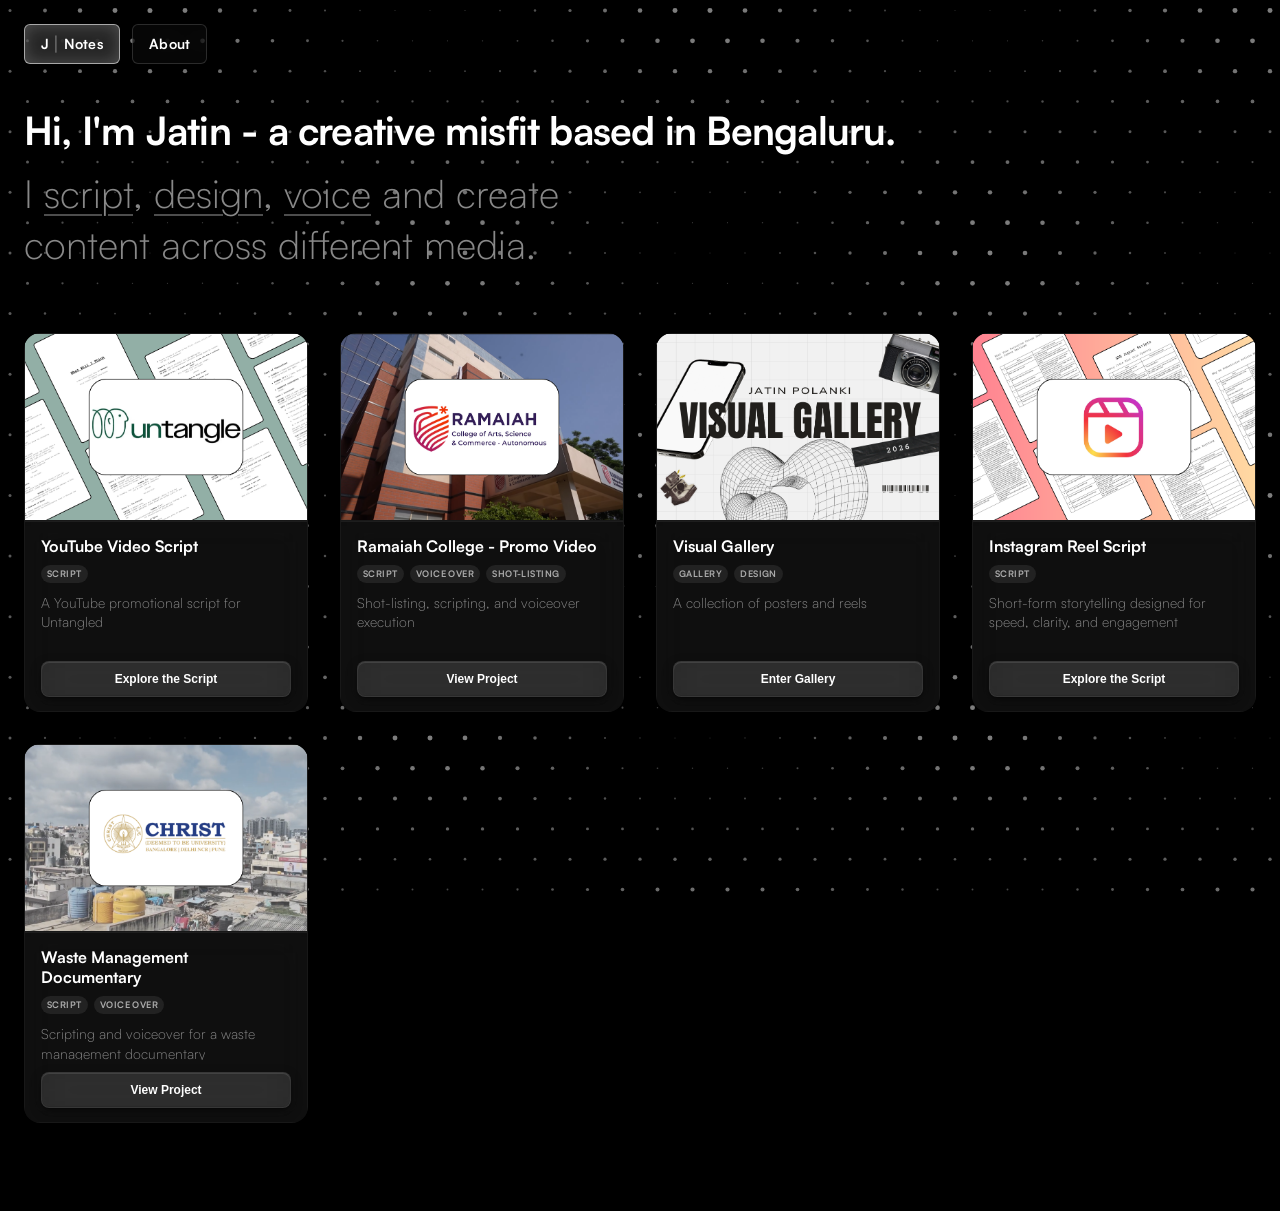
==== index.html @ 81225d09 "first commit" ====
<!DOCTYPE html>
<html lang="en">
<head>
  <meta charset="UTF-8">
  <meta name="description" content="Portfolio">
  <meta name="viewport" content="width=device-width, initial-scale=1.0">
  <title>Portfolio Directory</title>
  <link rel="stylesheet" href="style.css">
</head>
<body>
  <canvas id="bg-canvas" class="bg-canvas"></canvas>
  <header class="header">
    <div class="nav-controls">
      <a href="#" id="tab-home" class="nav-btn active">J <span class="nav-separator">|</span> Notes</a>
      <a href="#" id="tab-about" class="nav-btn">About</a>
      <!-- Visually hidden by default, triggered in main.js -->
      <a href="Jatin_Polanki_Resume.pdf" download="Jatin_Polanki_Resume.pdf" id="dl-resume-btn" class="nav-btn dl-btn" style="opacity: 0; pointer-events: none;">
        Resume
        <svg viewBox="0 0 24 24" fill="currentColor" width="16" height="16">
          <path d="M19 9h-4V3H9v6H5l7 7 7-7zM5 18v2h14v-2H5z"/>
        </svg>
      </a>
    </div>
    <div class="headline-container" id="headline-view">
      <h1 class="main-headline">Hi, I'm Jatin - a creative misfit based in Bengaluru.</h1>
      <p class="sub-headline">
        I <span class="interactive-word" data-filter="SCRIPT">script</span>, <span class="interactive-word" data-filter="DESIGN">design</span>, <span class="interactive-word" data-filter="VOICE OVER">voice</span> and create<br>
        content across different media.
      </p>
    </div>
  </header>
  
  <main class="gallery" id="gallery-grid">
    <!-- Cards will be injected by main.js -->
  </main>

  <main class="exhibition-container" id="resume-view" style="display: none;">
    <div class="exhibition-ui-hint">
       <span>Drag anywhere to explore space</span>
    </div>

    <!-- Physics Viewport -->
    <div class="exhibition-viewport">
      <div class="exhibition-camera" id="exhibition-camera">
        
        <!-- The Scene (Holds Posters) -->
        <div class="exhibition-scene">

          <!-- Core Typography Poster -->
          <div class="poster-block poster-hero" style="--tx: 0px; --ty: 0px; --tz: 0px;">
            <h2 class="hero-layer-text">JATIN<br>POLANKI.</h2>
            <h3 class="hero-subtext">PRODUCER / WRITER</h3>
            <p class="hero-desc">Creative producer and writer focused on building content, shaping narratives, and executing production.</p>
            <div class="hero-contact">
               <a href="mailto:jatin.polanki@gmail.com" class="contact-link">
                 <svg class="contact-icon" viewBox="0 0 24 24" fill="currentColor">
                   <path d="M20 4H4c-1.1 0-1.99.9-1.99 2L2 18c0 1.1.9 2 2 2h16c1.1 0 2-.9 2-2V6c0-1.1-.9-2-2-2zm0 4l-8 5-8-5V6l8 5 8-5v2z"/>
                 </svg>
                 jatin.polanki@gmail.com
               </a>
               <div class="contact-row">
                 <span>+91 9110695462</span>
                 <span class="contact-separator">|</span>
                 <a href="https://linkedin.com/in/jatinpolanki" target="_blank" rel="noopener noreferrer">
                   <svg class="contact-icon" viewBox="0 0 24 24" fill="currentColor">
                     <path d="M19 3a2 2 0 0 1 2 2v14a2 2 0 0 1-2 2H5a2 2 0 0 1-2-2V5a2 2 0 0 1 2-2h14m-.5 15.5v-5.3a3.26 3.26 0 0 0-3.26-3.26c-1.85 0-2.56 1.05-2.96 1.67V10.5h-2.76v8.5h2.76v-4.36c0-1.21.61-2.06 1.67-2.06 1.14 0 1.5.86 1.5 2.14v4.28h2.75M6.88 8.56a1.68 1.68 0 0 0 1.68-1.68c0-.96-.75-1.69-1.68-1.69a1.69 1.69 0 0 0-1.69 1.69c0 .93.76 1.68 1.69 1.68m1.39 9.94v-8.5H5.5v8.5h2.77z"/>
                   </svg>
                 </a>
               </div>
            </div>
          </div>

          <!-- Abstract Image overlay (closer to camera) -->
          <div class="poster-block poster-image" style="--tx: 500px; --ty: -100px; --tz: 100px;">
             <div class="poster-img-inner"></div>
          </div>

          <!-- Editorial Experience Column (Pushed back slightly) -->
          <div class="poster-block poster-experience" style="--tx: -700px; --ty: 150px; --tz: -150px;">
             <div class="poster-head">
                <span class="ph-tag">01</span>
                <h2>EXPERIENCE</h2>
             </div>
             <div class="exp-item-block">
               <h3>Junior Creative Producer</h3>
               <span>Sukha Dukha Media [2025]</span>
               <ul>
                 <li>Led on-site production execution, coordinating logistics and providing creative input during filming/recording sessions.</li>
                 <li>Produced creative scripts and structured content for multimedia projects; coordinated with design and production teams to deliver consistent content on schedule.</li>
                 <li>Applied SEO best practices to web copy, resulting in higher search visibility and increased site traffic.</li>
               </ul>
             </div>
             <div class="exp-item-block">
               <h3>Content Writer Intern</h3>
               <span>Sukha Dukha Media [2025]</span>
               <ul>
                 <li>Contributed to the company’s rebranding by crafting the brand tagline, documenting the new brand identity and tone, participating in logo design discussions, and co-designing the website experience.</li>
                 <li>Wrote scripts for multimedia content, adapting tone and style for different platforms and brands.</li>
                 <li>Developed Notion database, content templates and style guidance to track, standardise deliverables and reduce rework cycles by around 15–20%.</li>
                 <li>Delivered a voiceover for promotional video.</li>
               </ul>
             </div>
          </div>

          <!-- Skills Typographic Wall (Pushed very far back, large scale) -->
          <div class="poster-block poster-skills" style="--tx: 800px; --ty: 500px; --tz: -200px;">
             <div class="skills-stack">
               <div class="skill-card card-1">
                 <h3>Technical and Writing Skills</h3>
                 <div class="skills-cluster">
                   <span>Content Templates</span> <span>Brand Style Guides</span> <span>Copyediting</span> <span>Script Writing</span> <span>Report Writing</span> <span>SEO Fundamentals</span>
                 </div>
               </div>
               <div class="skill-card card-2">
                 <h3>Personal Skills</h3>
                 <div class="skills-cluster">
                   <span>Empathetic Communicator</span> <span>Analytical Thinker</span> <span>Detail-oriented</span> <span>User-Centric Problem Solver</span> <span>Feedback-Driven Improver</span>
                 </div>
               </div>
               <div class="skill-card card-3">
                 <h3>Tools</h3>
                 <div class="skills-cluster">
                   <span>Notion</span> <span>Wix</span> <span>Substack</span> <span>Figma</span> <span>Canva</span> <span>Microsoft Office (Word, Excel, PowerPoint)</span> <span>Google Workspace (Docs, Sheets, Ad Manager, Keyword Planner)</span> <span>Adobe Photoshop</span> <span>CapCut</span> <span>Obsidian</span> <span>StoryMaps</span>
                 </div>
               </div>
             </div>
          </div>

          <!-- Education Archive (Closer to camera) -->
          <div class="poster-block poster-education" style="--tx: -300px; --ty: 1050px; --tz: 50px;">
             <div class="poster-head">
                <span class="ph-tag">02</span>
                <h2>EDUCATION</h2>
             </div>
             <div class="edu-block">
                <h3>CHRIST (Deemed to be University)</h3>
                <span>MA English with Communication Studies (2024-26)</span>
                <ul>
                  <li>Design Head of Quill's Will (Department Magazine)</li>
                  <li>Sub-Head of Pre Conference Committee MELANGE 2025 (International Conference)</li>
                  <li>Member of Tech Team MELANGE 2026</li>
                  <li>Member of DAKSH 2025 (Annual Education and Career Guidance Fair)</li>
                  <li>Volunteer at ELTAI 2025 (English Language Teachers' Association of India)</li>
                </ul>
             </div>
             <div class="edu-block">
                <h3>Central University of Karnataka</h3>
                <span>BA(Hons) English Literature (2021-24)</span>
                <ul>
                  <li>Dissertation: Stream of Consciousness technique in Virginia Woolf’s “To the Lighthouse”, under Prof. Basavaraj P Donur.</li>
                  <li>Research Paper presentation at National Seminar on Shakespeare.</li>
                </ul>
             </div>
          </div>

          <!-- Projects Exhibition Module -->
          <div class="poster-block poster-projects" style="--tx: 600px; --ty: 1400px; --tz: -50px;">
             <div class="poster-head">
                <span class="ph-tag">03</span>
                <h2>CERTIFICATES</h2>
             </div>
             <ul class="cert-list">
               <li>
                 <strong>Digital Marketing Course 2025: Be a Digital Marketing Nomad</strong><br>
                 <span>(Udemy)</span>
               </li>
               <li>
                 <strong>Google Ads Apps Certification</strong><br>
                 <span>(Google Digital Academy)</span>
               </li>
               <li>
                 <strong>Certificate of Achievement- India Sustainability Startathon 2024</strong><br>
                 <span>(The Future Founders Co.)</span>
               </li>
               <li>
                 <strong>Design Thinking for Innovation: Brainstorming and Ideation</strong><br>
                 <span>(Skillsoft)</span>
               </li>
               <li>
                 <strong>Sustainability by NCS</strong><br>
                 <span>(Skillsoft)</span>
               </li>
               <li>
                 <strong>JLPT N5</strong><br>
                 <span>(Japan Foundation and Japan Educational Exchange and Services)</span>
               </li>
             </ul>
          </div>

        </div>
      </div>
    </div>
  </main>

  <main class="cv-container" id="creative-visuals-view" style="display: none;">
    <div class="cv-header">
      <h2>Creative Visuals</h2>
      <button class="cv-close-btn" id="cv-close-btn">&times; Close</button>
    </div>
    <div class="cv-grid" id="cv-grid">
      <!-- Generated by JS -->
    </div>
  </main>

  <div id="modal-overlay" class="modal-overlay">
    <div class="modal-content">
      <button class="modal-close" id="modal-close">&times;</button>
      <div id="modal-media-container" class="modal-media-container"></div>
      <div class="modal-details">
        <div class="modal-header">
          <h2 id="modal-title">Project Title</h2>
          <span id="modal-tag" class="tag">TAG</span>
        </div>
        <p id="modal-desc" class="modal-description">Detailed description here.</p>
        <div class="modal-extra-content">
            <p></p>
        </div>
      </div>
    </div>
  </div>
  
  <script src="main.js"></script>
</body>
</html>
---- style.css ----
:root {
  --bg-color: #000000;
  --card-bg: #0A0A0A;
  --card-hover-bg: #1A1A1A;
  --text-white: #FFFFFF;
  --text-grey: #888888;
  --btn-bg: #111111;
  --border-radius: 16px;
  --gap: 32px;
}

* {
  box-sizing: border-box;
  margin: 0;
  padding: 0;
}

html {
  scroll-behavior: smooth;
}

@font-face {
  font-family: 'Satoshi';
  src: url('assets/fonts/Satoshi-Bold.woff2') format('woff2'),
       url('assets/fonts/Satoshi-Bold.woff') format('woff');
  font-weight: bold;
  font-style: normal;
  font-display: swap;
}

@font-face {
  font-family: 'Satoshi';
  src: url('assets/fonts/Satoshi-Light.woff2') format('woff2'),
       url('assets/fonts/Satoshi-Light.woff') format('woff');
  font-weight: 300;
  font-style: normal;
  font-display: swap;
}

body {
  background-color: var(--bg-color);
  color: var(--text-white);
  font-family: 'Satoshi', sans-serif;
  -webkit-font-smoothing: antialiased;
  padding: 24px;
  font-weight: 300;
}

.header {
  margin-bottom: 64px;
  position: relative;
  z-index: 100;
  padding-top: 80px;
}

.nav-controls {
  position: fixed;
  top: 24px;
  left: 24px;
  display: flex;
  gap: 12px;
  z-index: 2000;
}

.nav-btn {
  display: flex;
  align-items: center;
  justify-content: center;
  background-color: rgba(15, 15, 15, 0.4);
  backdrop-filter: blur(12px);
  -webkit-backdrop-filter: blur(12px);
  color: var(--text-white);
  text-decoration: none;
  font-size: 14px;
  font-weight: bold;
  height: 40px;
  padding: 0 16px;
  border-radius: 6px;
  border: 1px solid rgba(255, 255, 255, 0.15);
  transition: all 0.3s ease;
  cursor: pointer;
  letter-spacing: 0.02em;
}

.nav-btn:hover {
  background-color: rgba(255, 255, 255, 0.1);
  box-shadow: 0 0 24px rgba(255, 255, 255, 0.15), inset 0 0 12px rgba(255, 255, 255, 0.15);
  border-color: rgba(255, 255, 255, 0.3);
}

.nav-btn.active {
  background-color: rgba(255, 255, 255, 0.15);
  box-shadow: inset 0 0 16px rgba(255, 255, 255, 0.2);
  border-color: rgba(255, 255, 255, 0.6);
  color: #FFFFFF;
}

/* Scrolled/Overlapping state */
.nav-controls.scrolled .nav-btn {
  background-color: rgba(255, 255, 255, 0.95);
  color: #000000;
  border-color: #FFFFFF;
  box-shadow: 0 4px 20px rgba(0, 0, 0, 0.4);
}

.nav-controls.scrolled .nav-btn:hover {
  background-color: #FFFFFF;
  transform: translateY(-2px);
  box-shadow: 0 6px 24px rgba(0, 0, 0, 0.5);
}

.nav-controls.scrolled .nav-btn.active {
  background-color: #E0E0E0;
  color: #000000;
  border-color: #CCCCCC;
  box-shadow: inset 0 2px 4px rgba(0, 0, 0, 0.1);
}

.nav-controls.scrolled .nav-separator {
  opacity: 0.3;
}

.nav-separator {
  font-size: 1.4em;
  font-weight: 300;
  opacity: 0.6;
  margin: 0 4px;
  position: relative;
  top: -1px;
}

.dl-btn {
  display: flex !important;
  align-items: center;
  gap: 8px;
  transition: opacity 0.5s ease, background-color 0.3s ease, color 0.3s ease, border-color 0.3s ease, box-shadow 0.3s ease, transform 0.3s ease;
}

.main-headline {
  font-size: 39px;
  font-weight: bold;
  letter-spacing: -0.02em;
  white-space: nowrap;
  margin-bottom: 12px;
}

@media (max-width: 1024px) {
  .main-headline {
    white-space: normal;
  }
}

.sub-headline {
  font-size: 39px;
  font-weight: 300;
  color: var(--text-grey);
  line-height: 1.3;
}

.interactive-word {
  text-decoration: underline;
  text-decoration-color: rgba(255, 255, 255, 0.3);
  text-underline-offset: 6px;
  text-decoration-thickness: 2px;
  cursor: pointer;
  transition: color 0.3s ease, text-decoration-color 0.3s ease;
}

.interactive-word:hover,
.interactive-word.active {
  color: var(--text-white);
  text-decoration-color: var(--text-white);
}

/* Gallery Grid */
.gallery {
  display: grid;
  grid-template-columns: 1fr; /* 1 column on mobile as requested */
  gap: var(--gap);
  padding-bottom: 64px;
}

@media (min-width: 768px) {
  .gallery {
    grid-template-columns: repeat(2, 1fr);
  }
}

@media (min-width: 1024px) {
  .gallery {
    grid-template-columns: repeat(4, 1fr);
  }
}

/* Card Styles */
.card {
  border-radius: var(--border-radius);
  overflow: hidden;
  position: relative;
  cursor: pointer;
  background-color: var(--card-bg);
  aspect-ratio: 3 / 4;
  transition: transform 0.3s ease, box-shadow 0.3s ease;
}

.glow-blob {
  position: absolute;
  width: 400px;
  height: 400px;
  background-image: var(--bg-image);
  background-size: cover;
  background-position: center;
  border-radius: 50%;
  filter: blur(48px) saturate(300%);
  opacity: 0;
  transition: opacity 0.5s ease;
  pointer-events: none;
  left: var(--mouse-x, 50%);
  top: var(--mouse-y, 50%);
  transform: translate(-50%, -50%);
  z-index: 0;
}

.card:hover .glow-blob {
  opacity: 0.65;
}

.card-inner {
  position: relative;
  z-index: 1;
  display: flex;
  flex-direction: column;
  height: 100%;
  width: 100%;
  background: rgba(15, 15, 15, 0.5);
  backdrop-filter: blur(12px);
  -webkit-backdrop-filter: blur(12px);
  border: 1px solid rgba(255, 255, 255, 0.05);
  transition: border-color 0.3s ease, background 0.3s ease;
}

.card:hover .card-inner {
  border-color: rgba(255, 255, 255, 0.15);
  background: rgba(15, 15, 15, 0.3);
}

.card:hover {
  box-shadow: 0 0 40px rgba(255, 255, 255, 0.05);
  transform: translateY(-4px);
}

.card-img-wrapper {
  width: 100%;
  flex-grow: 1;
  height: 0;
  flex-shrink: 0;
  overflow: hidden;
  border-bottom: 1px solid rgba(255, 255, 255, 0.05);
}

.card-img {
  width: 100%;
  height: 100%;
  object-fit: cover;
  transition: transform 0.5s ease;
}

.card:hover .card-img {
  transform: scale(1.05);
}

.card-content {
  height: 190px;
  flex-shrink: 0;
  padding: 14px 16px;
  display: flex;
  flex-direction: column;
  overflow: hidden;
  background: rgba(25, 25, 25, 0.35);
  backdrop-filter: blur(16px);
  -webkit-backdrop-filter: blur(16px);
  border-top: 1px solid rgba(255, 255, 255, 0.06);
}

.card-header {
  display: flex;
  flex-direction: column;
  align-items: flex-start;
  gap: 8px;
  margin-bottom: 10px;
}

.card-title {
  font-size: 16px;
  font-weight: bold;
  margin: 0;
  line-height: 1.3;
  overflow: hidden;
  display: -webkit-box;
  -webkit-line-clamp: 2;
  -webkit-box-orient: vertical;
}

.tag {
  background-color: #222;
  color: #AAA;
  font-size: 9px;
  text-transform: uppercase;
  padding: 3px 6px;
  border-radius: 100px;
  letter-spacing: 0.05em;
  font-weight: bold;
}

.card-tags {
  display: flex;
  flex-wrap: wrap;
  gap: 6px;
}

.card-desc {
  color: var(--text-grey);
  font-size: 14px;
  line-height: 1.4;
  margin-bottom: 12px;
  flex-grow: 1;
  overflow: hidden;
  display: -webkit-box;
  -webkit-line-clamp: 2;
  -webkit-box-orient: vertical;
}

.card-btn {
  background-color: rgba(255, 255, 255, 0.12);
  backdrop-filter: blur(16px);
  -webkit-backdrop-filter: blur(16px);
  color: var(--text-white);
  border: 1px solid rgba(255, 255, 255, 0.05);
  padding: 10px;
  border-radius: 8px;
  font-size: 12px;
  font-weight: bold;
  width: 100%;
  cursor: pointer;
  transition: all 0.2s ease;
  margin-top: auto;
  box-shadow: 0 4px 12px rgba(0, 0, 0, 0.3), 0 1px 2px rgba(0, 0, 0, 0.4), inset 0 1px 0 rgba(255, 255, 255, 0.1), inset 0 -1px 0 rgba(0, 0, 0, 0.1);
}

.card:hover .card-btn {
  background-color: rgba(255, 255, 255, 0.2);
  border-color: rgba(255, 255, 255, 0.15);
  box-shadow: 0 0 24px rgba(255, 255, 255, 0.12), 0 6px 16px rgba(0, 0, 0, 0.4), 0 2px 4px rgba(0, 0, 0, 0.5), inset 0 1px 0 rgba(255, 255, 255, 0.2), inset 0 -1px 0 rgba(0, 0, 0, 0.2);
  transform: translateY(-1px);
}

.card-btn:active {
  transform: translateY(1px);
  box-shadow: 0 0 12px rgba(255, 255, 255, 0.1), 0 2px 4px rgba(0, 0, 0, 0.3), inset 0 2px 6px rgba(0, 0, 0, 0.5);
}

/* Modal / Layered Page */
.modal-overlay {
  position: fixed;
  top: 0;
  left: 0;
  width: 100vw;
  height: 100vh;
  background-color: rgba(0, 0, 0, 0.95);
  backdrop-filter: blur(10px);
  z-index: 1000;
  opacity: 0;
  pointer-events: none;
  transition: opacity 0.4s ease;
  display: flex;
  justify-content: center;
  align-items: flex-start;
  overflow-y: auto;
  padding: 40px 20px;
}

.modal-overlay.active {
  opacity: 1;
  pointer-events: auto;
}

.modal-content {
  background-color: #111;
  width: 100%;
  max-width: 900px;
  border-radius: 24px;
  overflow: hidden;
  position: relative;
  transform: translateY(20px);
  transition: transform 0.4s cubic-bezier(0.16, 1, 0.3, 1);
}

.modal-overlay.active .modal-content {
  transform: translateY(0);
}

.modal-close {
  position: absolute;
  top: 20px;
  right: 20px;
  background: rgba(0,0,0,0.5);
  border: none;
  color: white;
  width: 40px;
  height: 40px;
  border-radius: 50%;
  font-size: 24px;
  cursor: pointer;
  z-index: 10;
  display: flex;
  align-items: center;
  justify-content: center;
  transition: background 0.3s ease;
}

.modal-close:hover {
  background: rgba(40,40,40,0.8);
}

.modal-media-container {
  width: 100%;
  position: relative;
}

.modal-cover {
  width: 100%;
  height: 70vh;
  object-fit: cover;
  display: block;
}

.modal-pdf {
  width: 100%;
  height: 75vh;
  border: none;
  display: block;
  background: #1a1a1a;
}

.modal-youtube {
  width: 100%;
  aspect-ratio: 16 / 9;
  border: none;
  display: block;
  background: #000;
}

.modal-gdrive {
  width: 100%;
  aspect-ratio: 16 / 9;
  border: none;
  display: block;
  background: #000;
}

.modal-details {
  padding: 48px;
}

@media (max-width: 768px) {
  .modal-details {
    padding: 24px;
  }
}

.modal-header {
  display: flex;
  justify-content: space-between;
  align-items: center;
  margin-bottom: 24px;
}

.modal-header h2 {
  font-size: 32px;
  margin: 0;
  font-weight: bold;
}

.modal-description {
  font-size: 18px;
  color: var(--text-grey);
  line-height: 1.6;
  max-width: 700px;
  margin-bottom: 40px;
}

.modal-extra-content {
  color: #CCC;
  line-height: 1.8;
  border-top: 1px solid #333;
  padding-top: 32px;
}

/* SPATIAL EXHIBITION ARCHITECTURE */
.exhibition-container {
  position: absolute;
  top: 0;
  left: 0;
  width: 100vw;
  height: 100vh;
  background: transparent;
  z-index: 50;
  overflow: hidden;
  cursor: grab;
  user-select: none;
  -webkit-user-select: none;
}
.exhibition-container:active {
  cursor: grabbing;
}

.exhibition-ui-hint {
  position: fixed;
  bottom: 40px;
  left: 50%;
  transform: translateX(-50%);
  z-index: 2000;
  pointer-events: none;
  font-family: monospace;
  font-size: 12px;
  letter-spacing: 0.1em;
  color: rgba(255, 255, 255, 0.4);
  text-transform: uppercase;
  background: rgba(0,0,0,0.5);
  padding: 8px 16px;
  border-radius: 20px;
  backdrop-filter: blur(4px);
}

.exhibition-viewport {
  width: 100%;
  height: 100%;
  position: relative;
  perspective: 1000px; /* Essential for 3D depth */
  overflow: visible;
  /* Centering the scene origin */
  display: flex;
  justify-content: center;
  align-items: center;
}

.exhibition-camera {
  position: absolute;
  width: 0;
  height: 0;
  /* preserve-3d allows child z-translations to intersect and scale correctly */
  transform-style: preserve-3d;
  will-change: transform;
}

.bg-canvas {
  position: fixed;
  top: 0;
  left: 0;
  width: 100vw;
  height: 100vh;
  z-index: -1;
  pointer-events: none;
}

.exhibition-scene {
  position: absolute;
  top: 0;
  left: 0;
  transform-style: preserve-3d;
}

/* POSTER BLOCKS (Editorial aesthetic) */
.poster-block {
  position: absolute;
  /* Translate using CSS variables attached inline from HTML */
  transform: translate3d(calc(var(--tx) - 50%), calc(var(--ty) - 50%), var(--tz));
  will-change: transform;
  transform-style: preserve-3d;
  transition: filter 0.3s ease;
  user-select: none;
  /* Hover rotation injected in JS or CSS */
}

/* Invisible extended hitbox to capture mouse reliably during 3D tilts */
.poster-block::after {
  content: '';
  position: absolute;
  inset: -60px; /* Expands hit area by 60px in all directions */
  z-index: -1;
  transform: translateZ(0); /* Anchor to card plane */
}

/* Poster #1: Hero */
.poster-hero {
  color: #FFF;
  width: 600px;
  z-index: 10;
  /* Offset for dramatic overlap */
}
.hero-layer-text {
  font-size: 140px;
  line-height: 0.85;
  letter-spacing: -0.06em;
  margin-bottom: 24px;
  color: #FFF;
  /* Outline effect for "POLANKI." */
  mix-blend-mode: exclusion;
}
.hero-subtext {
  font-family: monospace;
  letter-spacing: 0.2em;
  font-size: 14px;
  color: var(--text-grey);
  margin-bottom: 40px;
}
.hero-desc {
  font-size: 20px;
  line-height: 1.5;
  color: #CCC;
  max-width: 400px;
  margin-bottom: 40px;
}
.hero-contact {
  font-size: 14px;
  line-height: 1.8;
  display: flex;
  flex-direction: column;
  gap: 12px;
}
.hero-contact a {
  color: #FFF;
  text-decoration: none;
}
.hero-contact a:hover {
  text-decoration: underline;
}
.contact-link {
  display: flex;
  align-items: center;
  gap: 8px;
}
.contact-icon {
  width: 20px;
  height: 20px;
}
.contact-row {
  display: flex;
  align-items: center;
  gap: 12px;
}
.contact-separator {
  color: #555;
  margin: 0 4px;
}

/* Poster Image */
.poster-image {
  pointer-events: none;
}
.poster-img-inner {
  width: 320px;
  height: 480px;
  background: linear-gradient(45deg, #FF3366, #3333FF);
  border-radius: 4px;
  box-shadow: 0 40px 100px -20px rgba(0,0,0,0.8);
  mix-blend-mode: screen;
  filter: grayscale(0.5) contrast(1.2);
}

/* Poster #2: Experience Editorial */
.poster-experience {
  width: 640px; /* Increased width for bullet points */
  background: #151515;
  padding: 60px;
  border: 1px solid #333;
  box-shadow: 0 20px 60px rgba(0,0,0,0.6);
}
.poster-head {
  display: flex;
  align-items: baseline;
  gap: 16px;
  margin-bottom: 48px;
  border-bottom: 1px solid #444;
  padding-bottom: 24px;
}
.ph-tag {
  font-family: monospace;
  color: var(--text-grey);
  font-size: 12px;
}
.poster-head h2 {
  font-size: 24px;
  letter-spacing: 0.05em;
}
.exp-item-block {
  margin-bottom: 40px;
}
.exp-item-block h3 {
  font-size: 24px;
  margin-bottom: 8px;
}
.exp-item-block span {
  font-family: monospace;
  font-size: 12px;
  color: #888;
  display: block;
  margin-bottom: 16px;
}
.exp-item-block p {
  font-size: 15px;
  line-height: 1.6;
  color: #BBB;
}
.exp-item-block ul {
  list-style: none;
  padding: 0;
  margin-top: 16px;
}
.exp-item-block ul li {
  font-size: 15px;
  line-height: 1.6;
  color: #BBB;
  padding-left: 16px;
  position: relative;
  margin-bottom: 12px;
}
.exp-item-block ul li::before {
  content: "•";
  position: absolute;
  left: 0;
  color: #555;
}

/* Poster #3: Skills Stack */
.poster-skills {
  width: 700px; /* Wider for stack cards */
  display: flex;
  flex-direction: column;
}
.skills-stack {
  display: flex;
  flex-direction: column;
  gap: 24px;
}
.skill-card {
  padding: 40px;
  border-radius: 12px;
  box-shadow: 0 20px 40px rgba(0,0,0,0.5);
  transform-style: flat;
}
/* Gradient shifted cards */
.card-1 {
  background: linear-gradient(135deg, #1f1c2c 0%, #928DAB 100%);
}
.card-2 {
  background: linear-gradient(135deg, #4b6cb7 0%, #182848 100%);
}
.card-3 {
  background: linear-gradient(135deg, #FF416C 0%, #FF4B2B 100%);
}
.skill-card h3 {
  font-size: 24px;
  margin-bottom: 24px;
  color: #FFF;
  text-shadow: 0 2px 4px rgba(0,0,0,0.3);
}
.skill-card .skills-cluster {
  display: flex;
  flex-wrap: wrap;
  gap: 12px;
}
.skill-card .skills-cluster span {
  padding: 10px 20px;
  background: rgba(0,0,0,0.25);
  border: 1px solid rgba(255,255,255,0.2);
  border-radius: 30px;
  font-size: 13px;
  letter-spacing: 0.05em;
  color: #FFF;
  backdrop-filter: blur(4px);
}

/* Poster #4: Education */
.poster-education {
  width: 640px; /* Match Experience */
  background: #151515; /* Match Experience */
  padding: 60px; /* Match Experience */
  border: 1px solid #333; /* Match Experience */
  box-shadow: 0 20px 60px rgba(0,0,0,0.6); /* Match Experience */
  transform-style: flat;
}
.poster-education .poster-head {
  /* Inherits everything naturally from .poster-head */
}
.poster-education .ph-tag {
  color: var(--text-grey); /* Match Experience */
}
.edu-block {
  margin-bottom: 40px; /* Match Experience */
}
.edu-block h3 {
  font-size: 24px; /* Match Experience */
  margin-bottom: 8px;
  color: #FFF;
}
.edu-block span {
  font-family: monospace;
  font-size: 12px; /* Match Experience */
  color: #888; /* Match Experience */
  display: block;
  margin-bottom: 16px;
}
.edu-block ul {
  list-style: none;
  padding: 0;
  margin-top: 16px; /* Match Experience */
}
.edu-block ul li {
  font-size: 15px; /* Match Experience */
  line-height: 1.6;
  color: #BBB; /* Match Experience */
  padding-left: 16px;
  position: relative;
  margin-bottom: 12px; /* Match Experience */
}
.edu-block ul li::before {
  content: "•";
  position: absolute;
  left: 0;
  color: #555; /* Match Experience */
}

/* Poster #5: Certificates */
.poster-projects {
  width: 600px; /* Increased size */
  background: #111; /* Solid background base */
  padding: 40px;
  border-left: 4px solid #FFF;
}
.cert-list {
  list-style: none;
  padding: 0;
  display: flex;
  flex-direction: column;
  gap: 24px; /* Space between certs */
}
.cert-list li {
  padding-left: 20px;
  position: relative;
}
.cert-list li::before {
  content: "•";
  position: absolute;
  left: 0;
  top: 2px;
  color: #555;
  font-size: 18px;
}
.cert-list li strong {
  font-size: 16px;
  line-height: 1.4;
  color: #FFF;
  display: inline-block;
  margin-bottom: 4px;
}
.cert-list li span {
  font-size: 13px;
  font-family: monospace;
  color: #888;
}

@keyframes fadeIn {
  from { opacity: 0; transform: translateY(10px); }
  to { opacity: 1; transform: translateY(0); }
}

@keyframes fadeOut {
  from { opacity: 1; transform: translateY(0); }
  to { opacity: 0; transform: translateY(10px); }
}

/* Creative Visuals Zine Layout */
.cv-container {
  position: absolute;
  top: 0;
  left: 0;
  width: 100vw;
  min-height: 100vh;
  background-color: var(--bg-color, #000);
  color: var(--text-white, #FFF);
  z-index: 200;
  overflow-y: auto;
  overflow-x: hidden;
  padding: 40px 24px 100px;
}

.cv-header {
  display: flex;
  justify-content: space-between;
  align-items: center;
  max-width: 1400px;
  margin: 0 auto 60px;
  padding-bottom: 20px;
  border-bottom: 2px solid rgba(255, 255, 255, 0.1);
}

.cv-header h2 {
  font-size: 48px;
  font-weight: bold;
  letter-spacing: -0.03em;
  color: #FFF;
}

.cv-close-btn {
  background: rgba(255, 255, 255, 0.1);
  color: #FFF;
  border: 1px solid rgba(255, 255, 255, 0.2);
  padding: 12px 24px;
  font-size: 14px;
  font-weight: bold;
  border-radius: 30px;
  cursor: pointer;
  transition: all 0.3s ease;
}

.cv-close-btn:hover {
  background: rgba(255, 255, 255, 0.2);
  transform: translateY(-2px);
}

.cv-grid {
  column-count: 3;
  column-gap: 40px;
  max-width: 1400px;
  margin: 0 auto;
}

@media (max-width: 1024px) {
  .cv-grid {
    column-count: 2;
  }
}

@media (max-width: 768px) {
  .cv-grid {
    column-count: 1;
    column-gap: 0;
  }
}

.cv-card {
  break-inside: avoid;
  margin-bottom: 40px;
  position: relative;
  width: 100%;
  perspective: 1200px;
  cursor: pointer;
}

.cv-card-inner {
  position: relative;
  width: 100%;
  text-align: center;
  transition: transform 0.8s cubic-bezier(0.175, 0.885, 0.32, 1.275);
  transform-style: preserve-3d;
}

.cv-card:hover .cv-card-inner {
  transform: rotateY(180deg);
}

.cv-card-front {
  position: relative;
  width: 100%;
  backface-visibility: hidden;
  -webkit-backface-visibility: hidden;
  border-radius: 8px;
  overflow: hidden;
  box-shadow: 0 10px 30px rgba(0,0,0,0.4);
  background-color: #111;
  display: flex;
}

.cv-card-front img, .cv-card-front video {
  width: 100%;
  height: auto;
  display: block;
}

.cv-card-back {
  position: absolute;
  top: 0;
  left: 0;
  width: 100%;
  height: 100%;
  backface-visibility: hidden;
  -webkit-backface-visibility: hidden;
  border-radius: 8px;
  overflow: hidden;
  background-color: #111;
  transform: rotateY(180deg);
  display: flex;
  flex-direction: column;
  justify-content: center;
  align-items: center;
  padding: 32px;
  border: 1px solid #333;
}

.cv-card-title {
  font-size: 24px;
  font-weight: bold;
  margin-bottom: 16px;
  color: #FFF;
  font-family: 'Satoshi', sans-serif;
}

.cv-card-story {
  font-size: 14px;
  color: #AAA;
  line-height: 1.6;
  font-family: monospace;
}
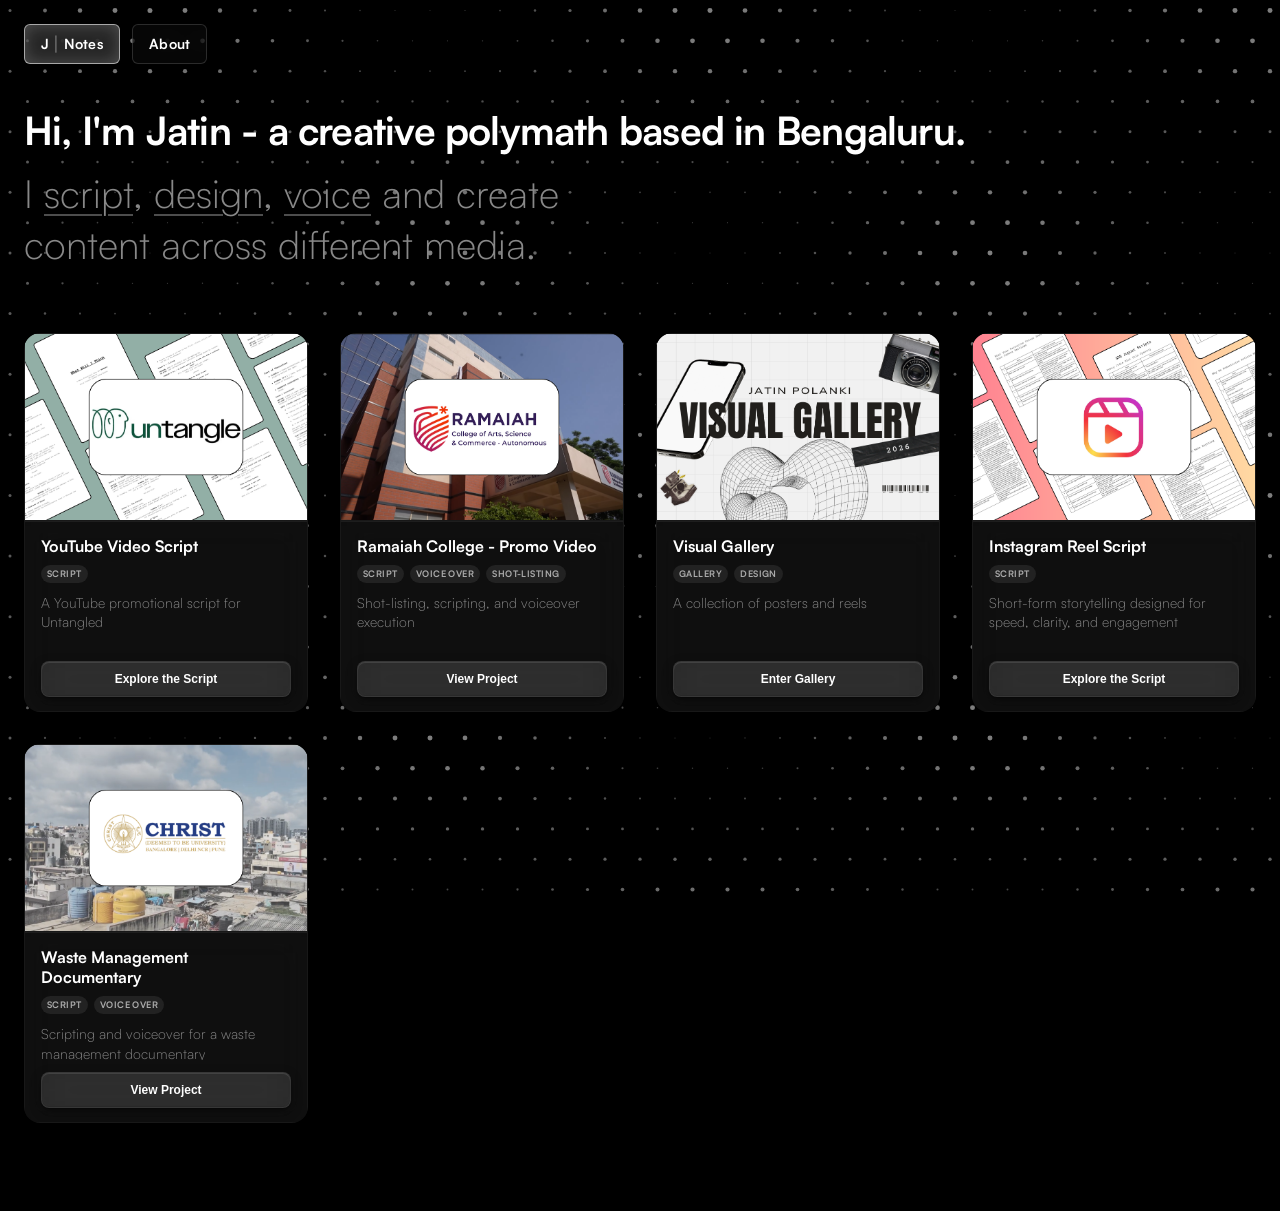
==== commit 941aac50: "Update index.html" ====
--- a/index.html
+++ b/index.html
@@ -22,7 +22,7 @@
       </a>
     </div>
     <div class="headline-container" id="headline-view">
-      <h1 class="main-headline">Hi, I'm Jatin - a creative misfit based in Bengaluru.</h1>
+      <h1 class="main-headline">Hi, I'm Jatin - a creative polymath based in Bengaluru.</h1>
       <p class="sub-headline">
         I <span class="interactive-word" data-filter="SCRIPT">script</span>, <span class="interactive-word" data-filter="DESIGN">design</span>, <span class="interactive-word" data-filter="VOICE OVER">voice</span> and create<br>
         content across different media.
@@ -221,4 +221,4 @@
   
   <script src="main.js"></script>
 </body>
-</html>+</html>
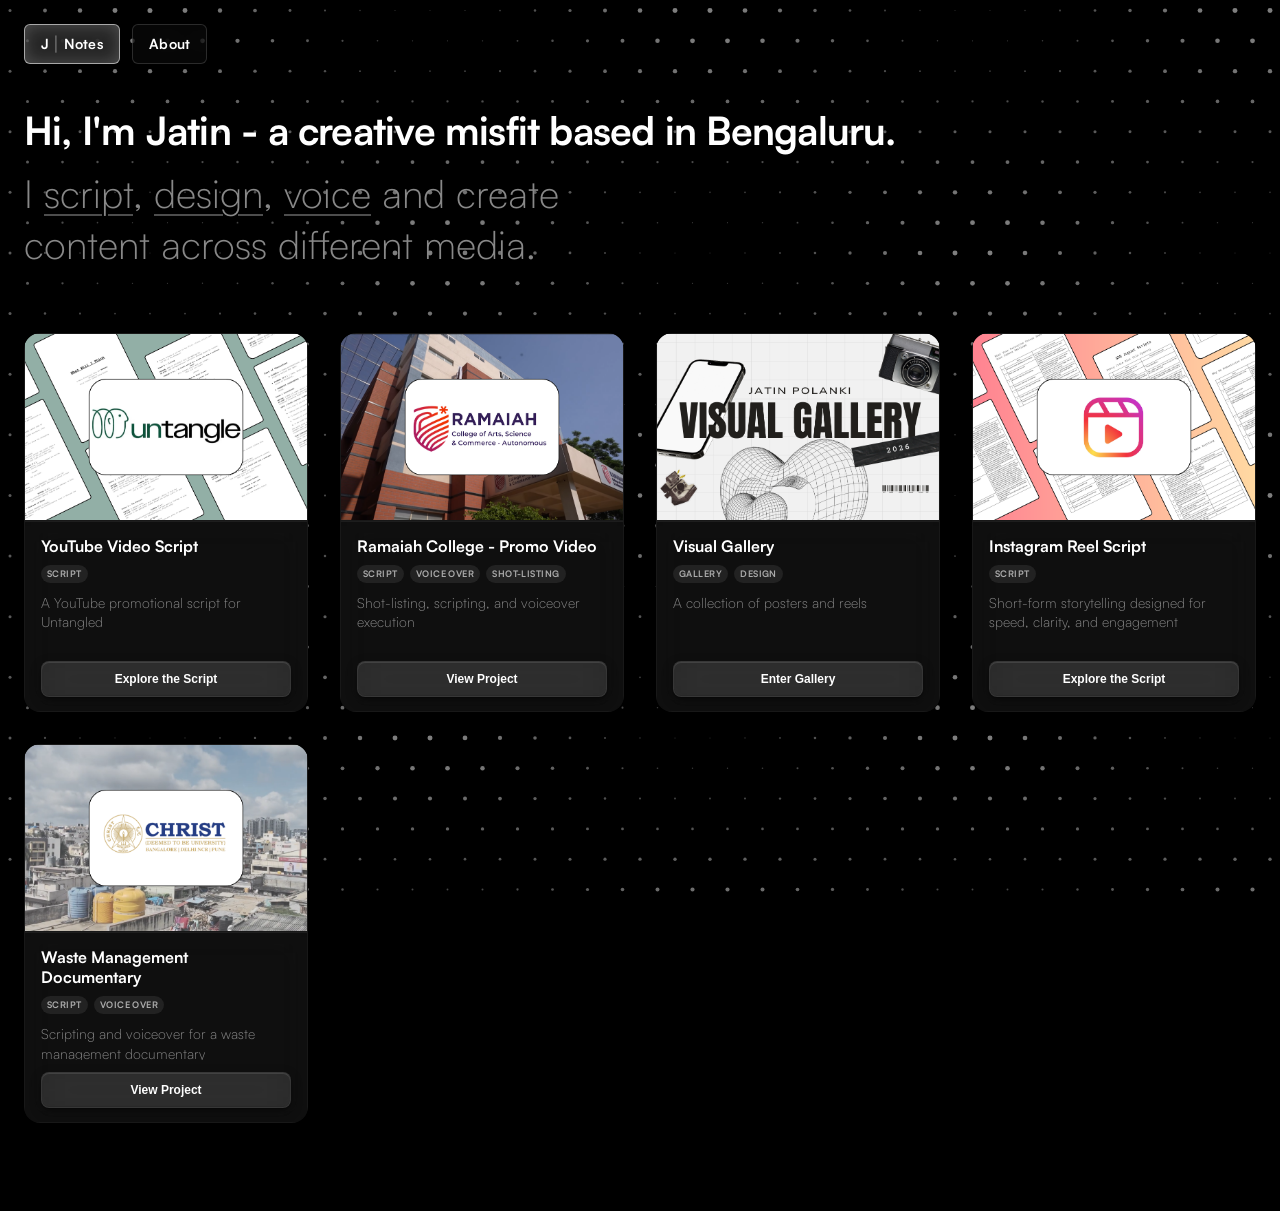
==== commit 7517098d: "Add files via upload" ====
--- a/index.html
+++ b/index.html
@@ -22,7 +22,7 @@
       </a>
     </div>
     <div class="headline-container" id="headline-view">
-      <h1 class="main-headline">Hi, I'm Jatin - a creative polymath based in Bengaluru.</h1>
+      <h1 class="main-headline">Hi, I'm Jatin - a creative misfit based in Bengaluru.</h1>
       <p class="sub-headline">
         I <span class="interactive-word" data-filter="SCRIPT">script</span>, <span class="interactive-word" data-filter="DESIGN">design</span>, <span class="interactive-word" data-filter="VOICE OVER">voice</span> and create<br>
         content across different media.
@@ -221,4 +221,4 @@
   
   <script src="main.js"></script>
 </body>
-</html>
+</html>
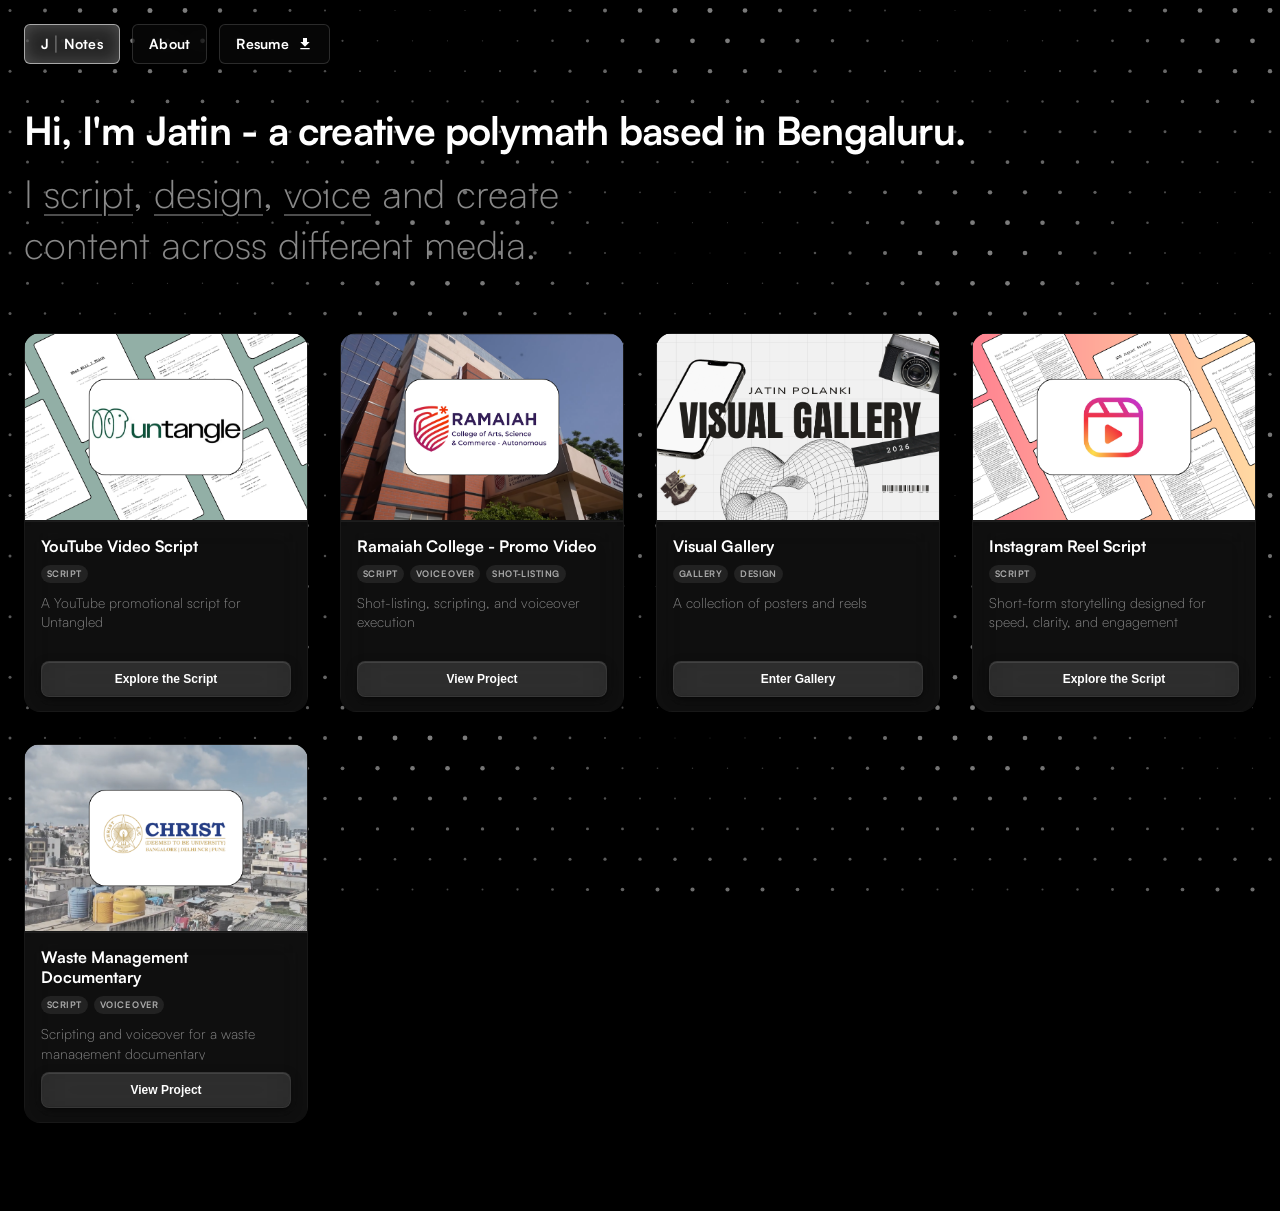
==== commit 9281b126: "Add files via upload" ====
--- a/index.html
+++ b/index.html
@@ -5,7 +5,7 @@
   <meta name="description" content="Portfolio">
   <meta name="viewport" content="width=device-width, initial-scale=1.0">
   <title>Portfolio Directory</title>
-  <link rel="stylesheet" href="style.css">
+  <link rel="stylesheet" href="style.css?v=4">
 </head>
 <body>
   <canvas id="bg-canvas" class="bg-canvas"></canvas>
@@ -13,8 +13,8 @@
     <div class="nav-controls">
       <a href="#" id="tab-home" class="nav-btn active">J <span class="nav-separator">|</span> Notes</a>
       <a href="#" id="tab-about" class="nav-btn">About</a>
-      <!-- Visually hidden by default, triggered in main.js -->
-      <a href="Jatin_Polanki_Resume.pdf" download="Jatin_Polanki_Resume.pdf" id="dl-resume-btn" class="nav-btn dl-btn" style="opacity: 0; pointer-events: none;">
+      <!-- Visually hidden by default, triggered in main.js on desktop -->
+      <a href="Jatin_Polanki_Resume.pdf" download="Jatin_Polanki_Resume.pdf" id="dl-resume-btn" class="nav-btn dl-btn">
         Resume
         <svg viewBox="0 0 24 24" fill="currentColor" width="16" height="16">
           <path d="M19 9h-4V3H9v6H5l7 7 7-7zM5 18v2h14v-2H5z"/>
@@ -22,9 +22,9 @@
       </a>
     </div>
     <div class="headline-container" id="headline-view">
-      <h1 class="main-headline">Hi, I'm Jatin - a creative misfit based in Bengaluru.</h1>
+      <h1 class="main-headline">Hi, I'm Jatin - a creative polymath based in Bengaluru.</h1>
       <p class="sub-headline">
-        I <span class="interactive-word" data-filter="SCRIPT">script</span>, <span class="interactive-word" data-filter="DESIGN">design</span>, <span class="interactive-word" data-filter="VOICE OVER">voice</span> and create<br>
+        I <span class="interactive-word" data-filter="SCRIPT" role="button" tabindex="0">script</span>, <span class="interactive-word" data-filter="DESIGN" role="button" tabindex="0">design</span>, <span class="interactive-word" data-filter="VOICE OVER" role="button" tabindex="0">voice</span> and create<br>
         content across different media.
       </p>
     </div>
@@ -204,7 +204,7 @@
 
   <div id="modal-overlay" class="modal-overlay">
     <div class="modal-content">
-      <button class="modal-close" id="modal-close">&times;</button>
+      <button class="modal-close" id="modal-close" aria-label="Close modal">&times;</button>
       <div id="modal-media-container" class="modal-media-container"></div>
       <div class="modal-details">
         <div class="modal-header">
@@ -219,6 +219,6 @@
     </div>
   </div>
   
-  <script src="main.js"></script>
+  <script src="main.js?v=2"></script>
 </body>
 </html>
